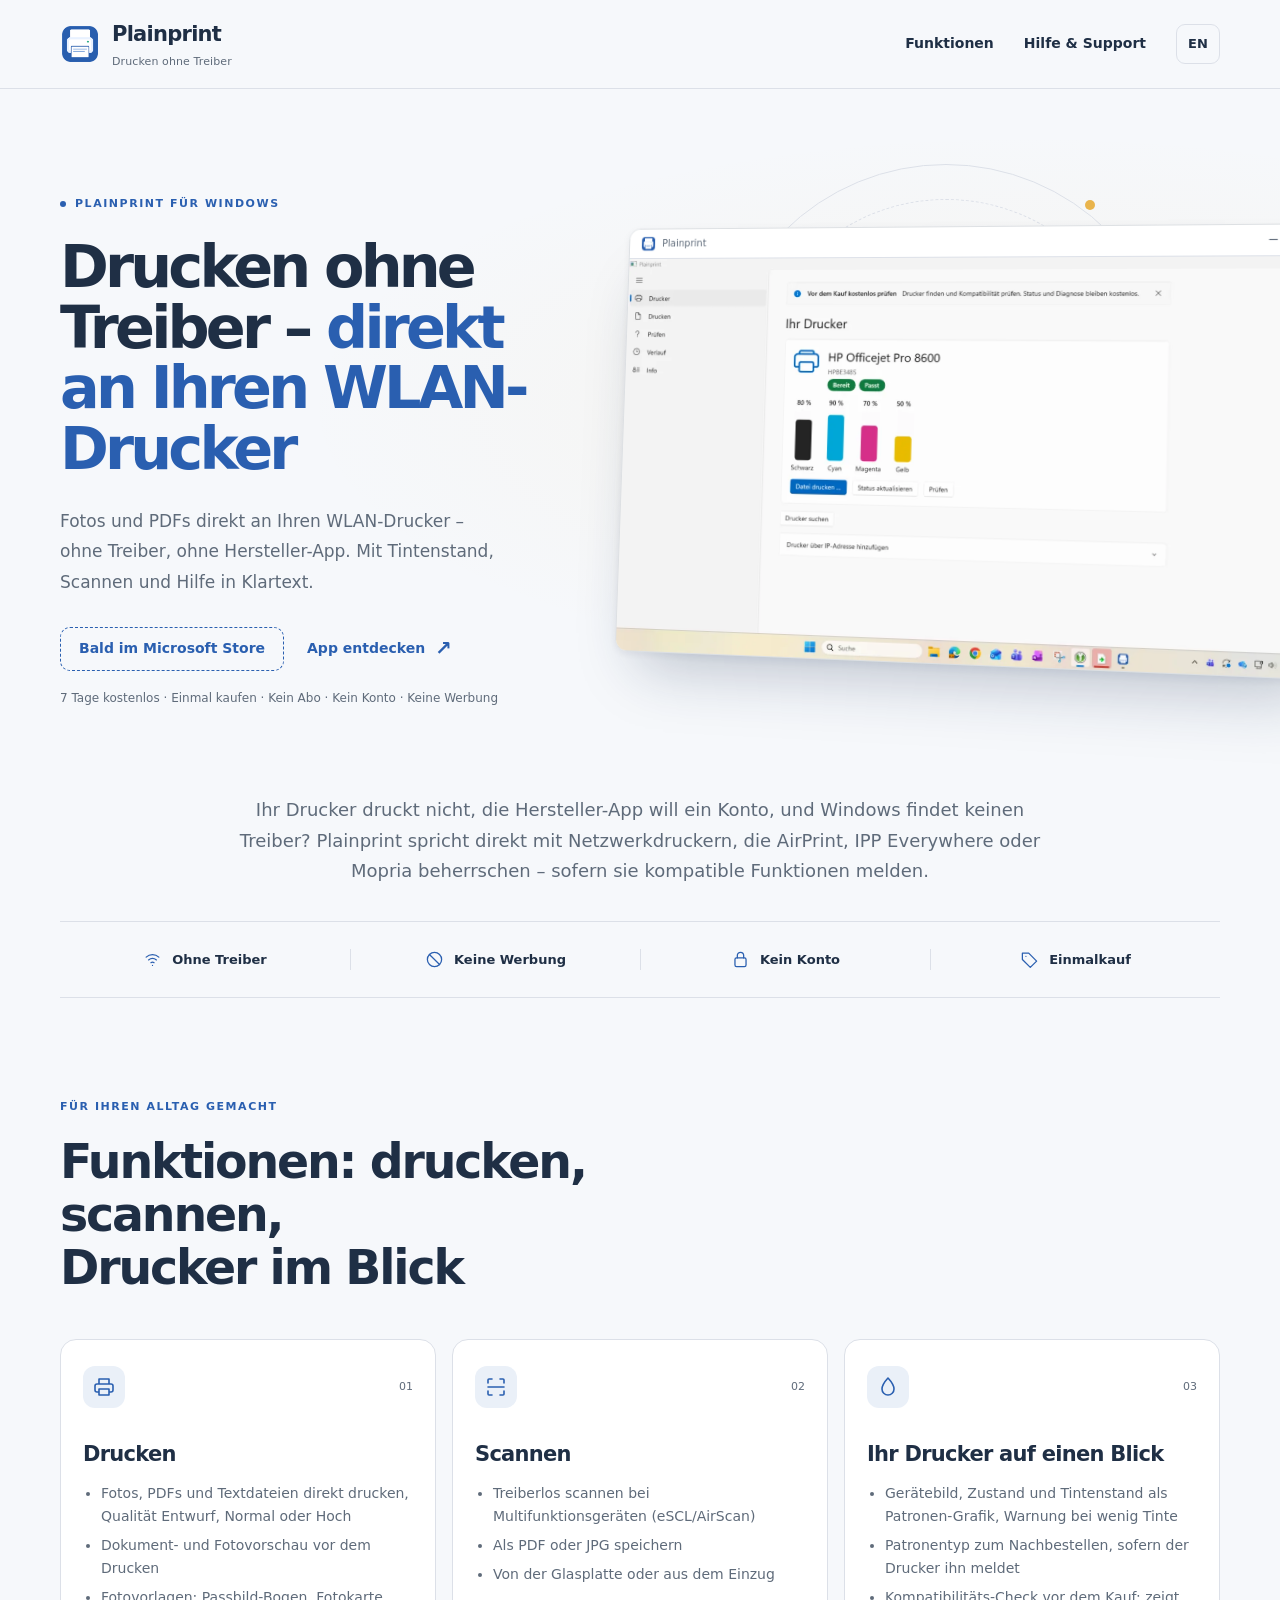
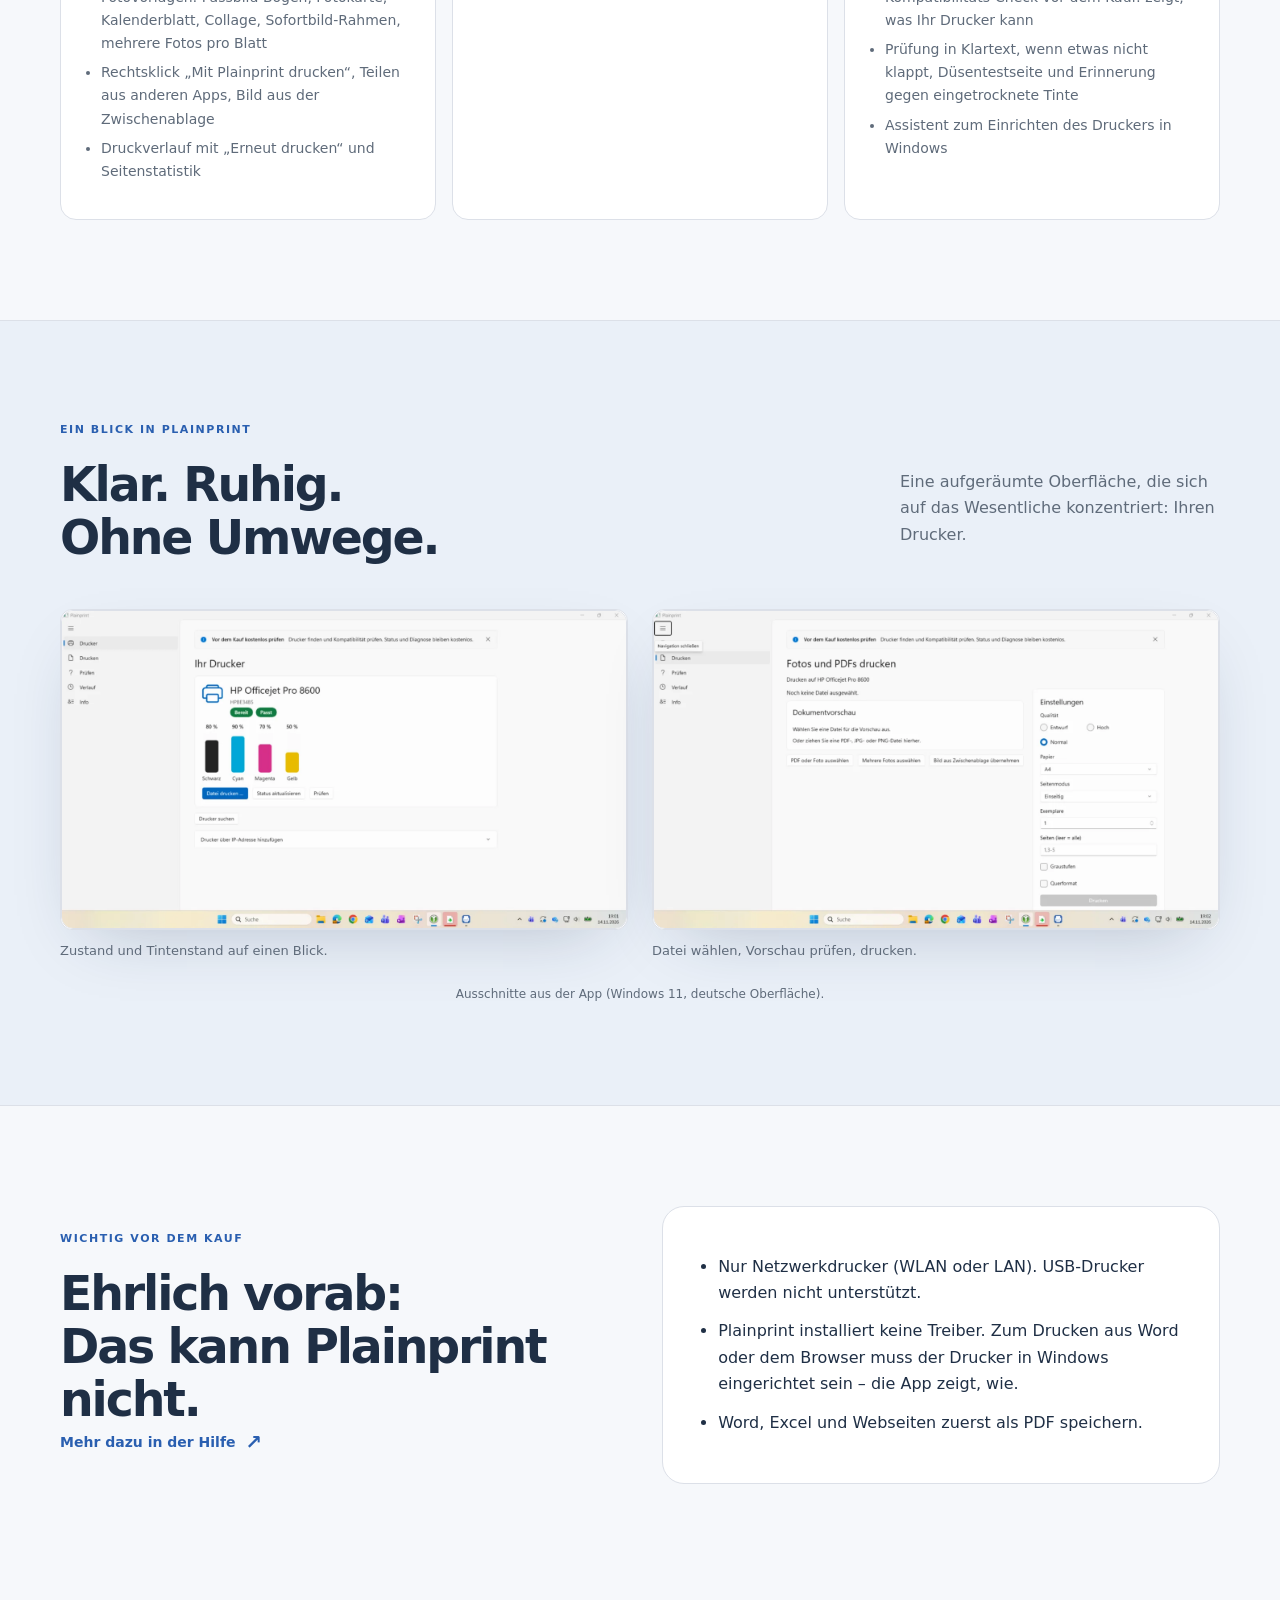
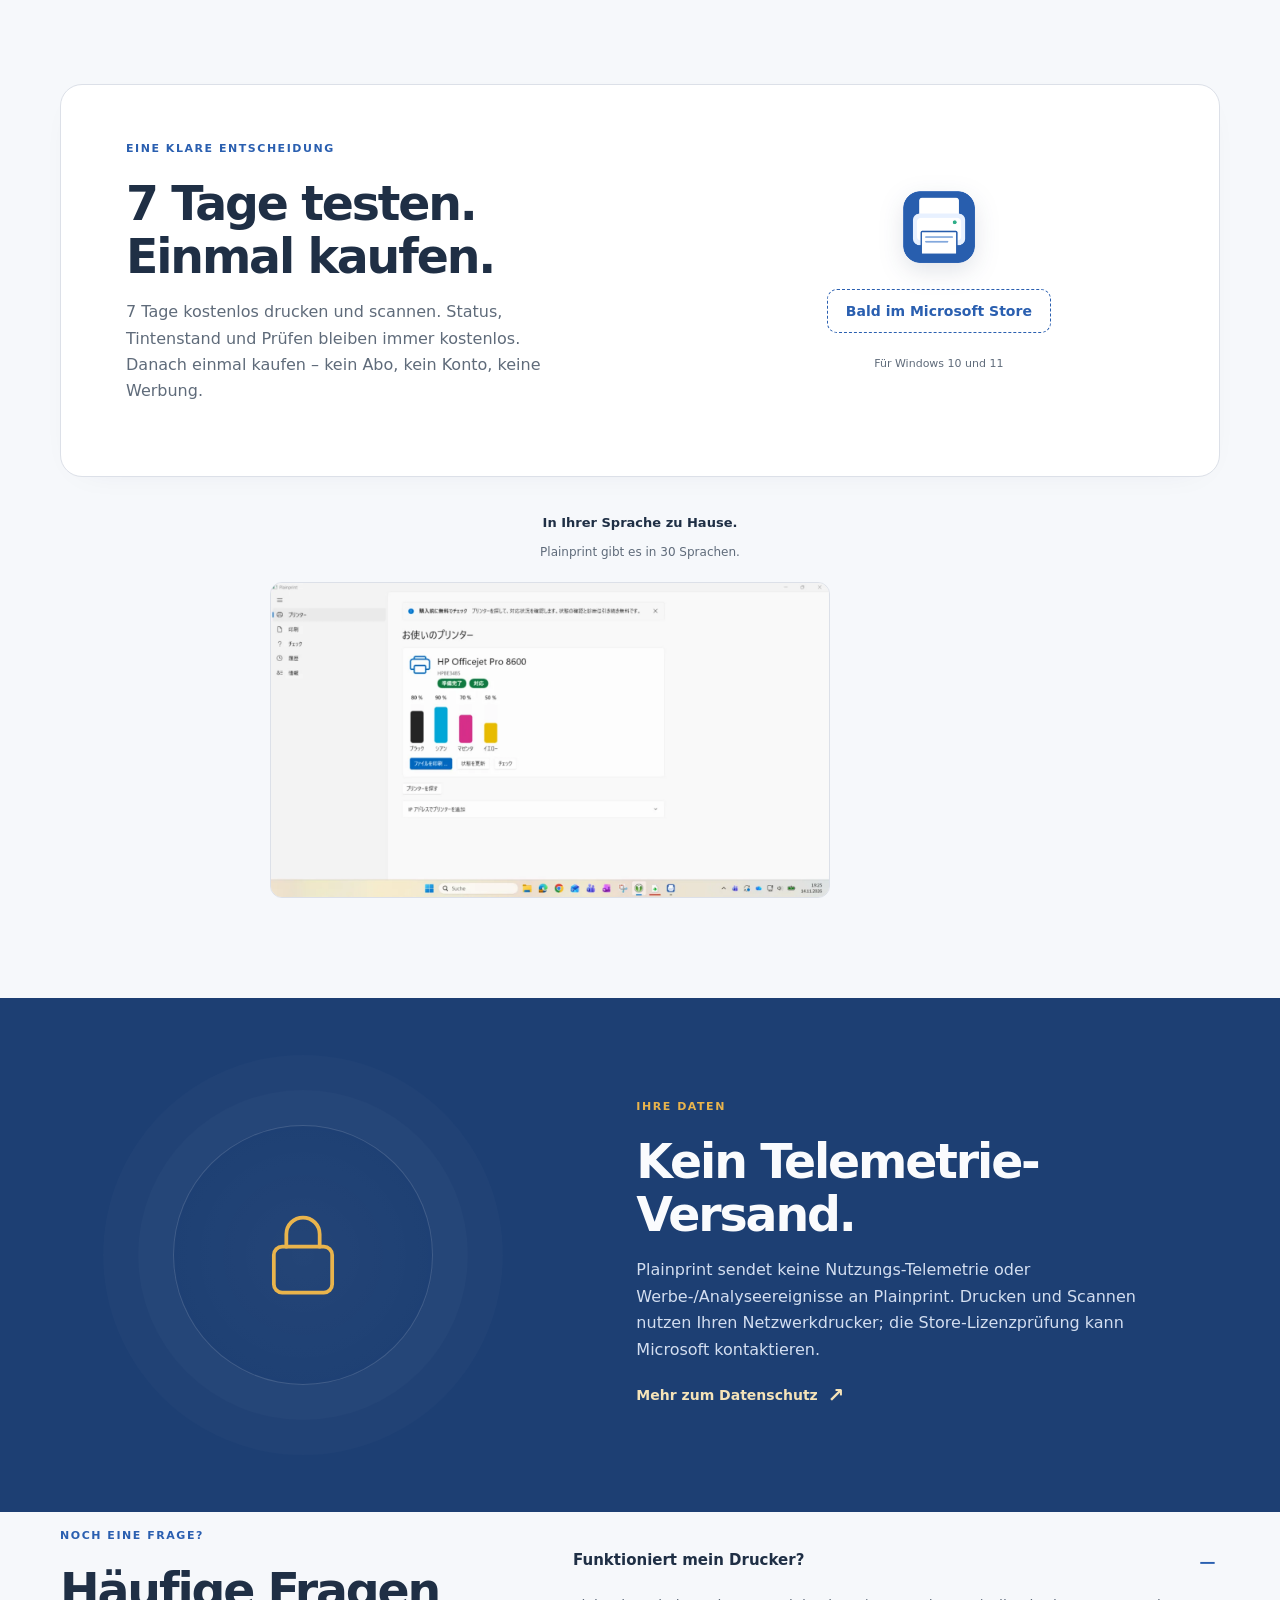
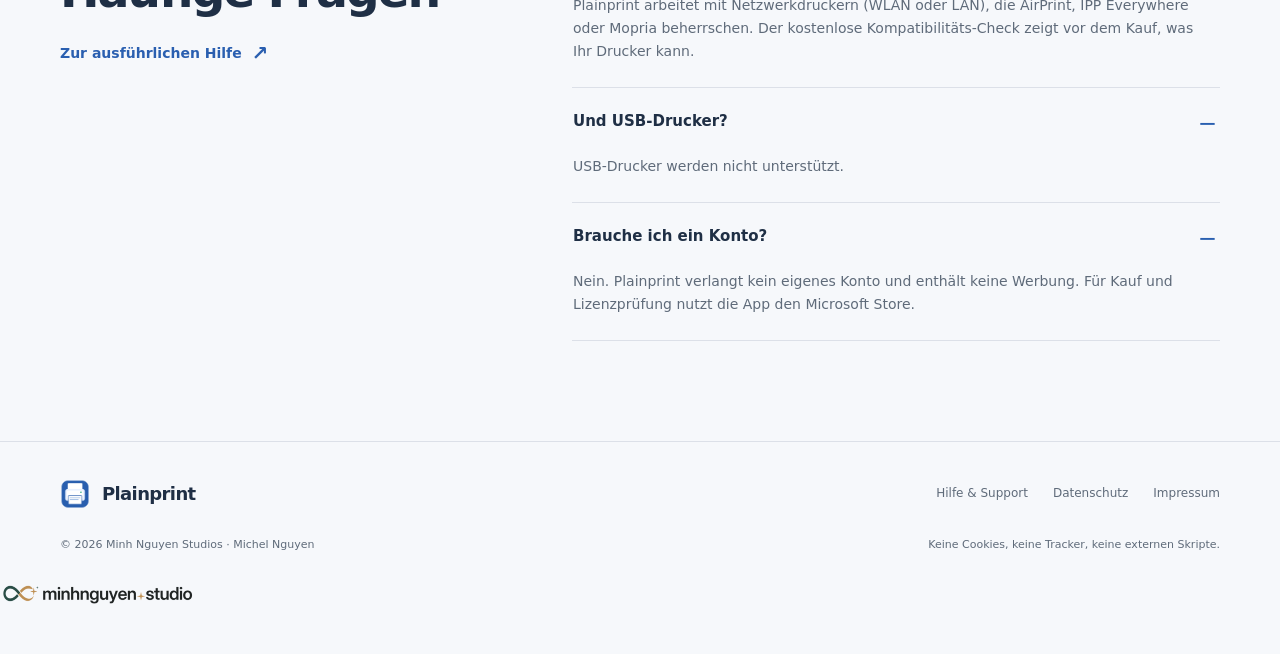
==== index.html @ 3078b143 "Plainprint website (DE/EN)" ====
<!DOCTYPE html>
<html lang="de"><head>
<meta charset="utf-8">
<meta name="viewport" content="width=device-width,initial-scale=1">
<meta name="color-scheme" content="light dark">
<meta name="theme-color" content="#F6F8FB" media="(prefers-color-scheme: light)">
<meta name="theme-color" content="#111A26" media="(prefers-color-scheme: dark)">
<title>Plainprint – Drucken ohne Treiber</title>
<meta name="description" content="Plainprint: Fotos und PDFs direkt an Ihren WLAN-Drucker – ohne Treiber, ohne Hersteller-App. Tintenstand, Scannen, Hilfe in Klartext. 7 Tage kostenlos, danach einmal kaufen.">
<link rel="canonical" href="https://minh.systems/Plainprint/index.html">
<link rel="alternate" hreflang="de" href="https://minh.systems/Plainprint/index.html">
<link rel="alternate" hreflang="en" href="https://minh.systems/Plainprint/en/index.html">
<link rel="alternate" hreflang="x-default" href="https://minh.systems/Plainprint/index.html">
<meta property="og:type" content="website">
<meta property="og:site_name" content="Plainprint">
<meta property="og:locale" content="de_DE">
<meta property="og:locale:alternate" content="en_US">
<meta property="og:title" content="Plainprint – Drucken ohne Treiber">
<meta property="og:description" content="Plainprint: Fotos und PDFs direkt an Ihren WLAN-Drucker – ohne Treiber, ohne Hersteller-App. Tintenstand, Scannen, Hilfe in Klartext. 7 Tage kostenlos, danach einmal kaufen.">
<meta property="og:url" content="https://minh.systems/Plainprint/index.html">
<meta property="og:image" content="https://minh.systems/Plainprint/img/logo.png">
<meta property="og:image:width" content="310">
<meta property="og:image:height" content="310">
<meta property="og:image:alt" content="Plainprint">
<meta name="twitter:card" content="summary">
<meta name="twitter:title" content="Plainprint – Drucken ohne Treiber">
<meta name="twitter:description" content="Plainprint: Fotos und PDFs direkt an Ihren WLAN-Drucker – ohne Treiber, ohne Hersteller-App. Tintenstand, Scannen, Hilfe in Klartext. 7 Tage kostenlos, danach einmal kaufen.">
<meta name="twitter:image" content="https://minh.systems/Plainprint/img/logo.png">
<link rel="icon" href="favicon.png">
<link rel="apple-touch-icon" href="img/logo.png">
<link rel="stylesheet" href="style.css?v=1">
<script type="application/ld+json">
{
  "@context": "https://schema.org",
  "@type": "SoftwareApplication",
  "name": "Plainprint",
  "alternateName": "Plainprint – Drucken ohne Treiber",
  "applicationCategory": "UtilitiesApplication",
  "operatingSystem": "Windows 10, Windows 11",
  "description": "Plainprint: Fotos und PDFs direkt an Ihren WLAN-Drucker – ohne Treiber, ohne Hersteller-App. Tintenstand, Scannen, Hilfe in Klartext. 7 Tage kostenlos, danach einmal kaufen.",
  "url": "https://minh.systems/Plainprint/",
  "inLanguage": "de",
  "image": "https://minh.systems/Plainprint/img/logo.png"
}
</script>
</head><body><a class="skip" href="#main">Zum Inhalt</a>
<header class="top"><nav aria-label="Navigation" class="wrap"><a class="brand" href="./"><img alt="" height="40" src="img/logo.png" width="40"/><span>Plainprint<small>Drucken ohne Treiber</small></span></a>
<div class="links"><a href="#funktionen">Funktionen</a><a href="support.html">Hilfe &amp; Support</a><a class="lang" href="en/" hreflang="en" lang="en" aria-label="Switch to English">EN</a>
</div></nav>
</header>
<main id="main">
<section class="hero">
<div class="wrap hero-grid">
<div class="hero-copy">
<p class="eyebrow"><span class="status-dot"></span>Plainprint für Windows</p>
<h1>Drucken ohne Treiber – <em>direkt an Ihren WLAN-Drucker</em></h1>
<p class="lead">Fotos und PDFs direkt an Ihren WLAN-Drucker – ohne Treiber, ohne Hersteller-App. Mit Tintenstand, Scannen und Hilfe in Klartext.</p>
<div class="actions"><strong class="soon">Bald im Microsoft Store</strong><a class="text-link" href="#einblicke">App entdecken <span aria-hidden="true">↗</span></a>
</div>
<p class="note">7 Tage kostenlos · Einmal kaufen · Kein Abo · Kein Konto · Keine Werbung</p>
</div>
<div class="hero-visual">
<div aria-hidden="true" class="visual-orbit"></div>
<div class="app-window">
<div class="window-bar"><span><img alt="" height="16" src="img/logo.png" width="16"/> Plainprint</span><span aria-hidden="true" class="window-controls">─   □   ×</span></div>
<picture><img alt="Plainprint: Ihr Drucker mit Zustand und Tintenstand" decoding="async" fetchpriority="high" height="788" src="img/de-drucker.webp" width="1400"/></picture>
</div>
</div>
</div>
</section>
<div class="wrap">
<p class="section-copy" style="max-width:820px;margin:0 auto 34px;font-size:18px;line-height:1.7;text-align:center">Ihr Drucker druckt nicht, die Hersteller-App will ein Konto, und Windows findet keinen Treiber? Plainprint spricht direkt mit Netzwerkdruckern, die AirPrint, IPP Everywhere oder Mopria beherrschen – sofern sie kompatible Funktionen melden.</p>
<ul class="trust"><li><svg aria-hidden="true" fill="none" stroke="currentColor" stroke-linecap="round" stroke-linejoin="round" stroke-width="1.6" viewbox="0 0 24 24"><path d="M4 9a12 12 0 0 1 16 0M7 12.500a8 8 0 0 1 10 0M10 16a3.500 3.500 0 0 1 4 0M12 19.500h.01"></path></svg>Ohne Treiber</li><li><svg aria-hidden="true" fill="none" stroke="currentColor" stroke-linecap="round" stroke-linejoin="round" stroke-width="1.6" viewbox="0 0 24 24"><circle cx="12" cy="12" r="9"></circle><path d="M5.600 5.600l12.800 12.800"></path></svg>Keine Werbung</li><li><svg aria-hidden="true" fill="none" stroke="currentColor" stroke-linecap="round" stroke-linejoin="round" stroke-width="1.6" viewbox="0 0 24 24"><rect height="11" rx="2" width="14" x="5" y="10"></rect><path d="M8 10V7a4 4 0 0 1 8 0v3"></path></svg>Kein Konto</li><li><svg aria-hidden="true" fill="none" stroke="currentColor" stroke-linecap="round" stroke-linejoin="round" stroke-width="1.6" viewbox="0 0 24 24"><path d="M3 12V4h8l10 10-8 8z M7.500 8h.01"></path></svg>Einmalkauf</li></ul>
</div>
<section id="funktionen">
<div class="wrap">
<div class="section-heading">
<p class="kicker">Für Ihren Alltag gemacht</p>
<h2>Funktionen: drucken, scannen,<br/>Drucker im Blick</h2>
</div>
<div class="feature-grid" style="grid-template-columns:repeat(3,1fr)">
<article class="feature-card">
<div class="card-top"><span class="ico"><svg aria-hidden="true" fill="none" stroke="currentColor" stroke-linecap="round" stroke-linejoin="round" stroke-width="1.6" viewbox="0 0 24 24"><path d="M7 9V4h10v5M7 17H5a2 2 0 0 1-2-2v-4a2 2 0 0 1 2-2h14a2 2 0 0 1 2 2v4a2 2 0 0 1-2 2h-2M7 14h10v6H7z"></path></svg></span><span class="card-number">01</span></div>
<h3>Drucken</h3><ul style="padding-left:18px;margin:14px 0 0;color:var(--muted);font-size:14px"><li style="margin:6px 0">Fotos, PDFs und Textdateien direkt drucken, Qualität Entwurf, Normal oder Hoch</li><li style="margin:6px 0">Dokument- und Fotovorschau vor dem Drucken</li><li style="margin:6px 0">Fotovorlagen: Passbild-Bogen, Fotokarte, Kalenderblatt, Collage, Sofortbild-Rahmen, mehrere Fotos pro Blatt</li><li style="margin:6px 0">Rechtsklick „Mit Plainprint drucken“, Teilen aus anderen Apps, Bild aus der Zwischenablage</li><li style="margin:6px 0">Druckverlauf mit „Erneut drucken“ und Seitenstatistik</li></ul>
</article>
<article class="feature-card">
<div class="card-top"><span class="ico"><svg aria-hidden="true" fill="none" stroke="currentColor" stroke-linecap="round" stroke-linejoin="round" stroke-width="1.6" viewbox="0 0 24 24"><path d="M4 8V5a1 1 0 0 1 1-1h3M16 4h3a1 1 0 0 1 1 1v3M20 16v3a1 1 0 0 1-1 1h-3M8 20H5a1 1 0 0 1-1-1v-3M4 12h16"></path></svg></span><span class="card-number">02</span></div>
<h3>Scannen</h3><ul style="padding-left:18px;margin:14px 0 0;color:var(--muted);font-size:14px"><li style="margin:6px 0">Treiberlos scannen bei Multifunktionsgeräten (eSCL/AirScan)</li><li style="margin:6px 0">Als PDF oder JPG speichern</li><li style="margin:6px 0">Von der Glasplatte oder aus dem Einzug</li></ul>
</article>
<article class="feature-card">
<div class="card-top"><span class="ico"><svg aria-hidden="true" fill="none" stroke="currentColor" stroke-linecap="round" stroke-linejoin="round" stroke-width="1.6" viewbox="0 0 24 24"><path d="M12 3s6 6.5 6 11a6 6 0 0 1-12 0c0-4.500 6-11 6-11z"></path></svg></span><span class="card-number">03</span></div>
<h3>Ihr Drucker auf einen Blick</h3><ul style="padding-left:18px;margin:14px 0 0;color:var(--muted);font-size:14px"><li style="margin:6px 0">Gerätebild, Zustand und Tintenstand als Patronen-Grafik, Warnung bei wenig Tinte</li><li style="margin:6px 0">Patronentyp zum Nachbestellen, sofern der Drucker ihn meldet</li><li style="margin:6px 0">Kompatibilitäts-Check vor dem Kauf: zeigt, was Ihr Drucker kann</li><li style="margin:6px 0">Prüfung in Klartext, wenn etwas nicht klappt, Düsentestseite und Erinnerung gegen eingetrocknete Tinte</li><li style="margin:6px 0">Assistent zum Einrichten des Druckers in Windows</li></ul>
</article>
</div>
</div>
</section>
<section class="showcase" id="einblicke">
<div class="wrap">
<div class="section-heading inline-heading"><div>
<p class="kicker">Ein Blick in Plainprint</p>
<h2>Klar. Ruhig.<br/>Ohne Umwege.</h2>
</div><p>Eine aufgeräumte Oberfläche, die sich auf das Wesentliche konzentriert: Ihren Drucker.</p>
</div>
<div style="display:grid;grid-template-columns:repeat(2,1fr);gap:24px">
<figure><div class="gallery-window"><picture><img alt="Plainprint: Ihr Drucker mit Zustand und Tintenstand" decoding="async" height="788" loading="lazy" src="img/de-drucker.webp" style="width:100%;border:1px solid var(--line);border-radius:12px" width="1400"/></picture></div><figcaption style="font-size:13px;color:var(--muted);margin-top:10px">Zustand und Tintenstand auf einen Blick.</figcaption></figure>
<figure><div class="gallery-window"><picture><img alt="Plainprint: Fotos und PDFs drucken mit Vorschau und Einstellungen" decoding="async" height="788" loading="lazy" src="img/de-drucken.webp" style="width:100%;border:1px solid var(--line);border-radius:12px" width="1400"/></picture></div><figcaption style="font-size:13px;color:var(--muted);margin-top:10px">Datei wählen, Vorschau prüfen, drucken.</figcaption></figure>
</div>
<p class="gallery-note">Ausschnitte aus der App (Windows 11, deutsche Oberfläche).</p>
</div>
</section>
<section id="wichtig">
<div class="wrap import-grid"><div>
<p class="kicker">Wichtig vor dem Kauf</p>
<h2>Ehrlich vorab:<br/>Das kann Plainprint nicht.</h2>
<a class="text-link" href="support.html#faq">Mehr dazu in der Hilfe <span aria-hidden="true">↗</span></a>
</div>
<div class="bank-card">
<ul style="padding-left:20px;margin:0"><li style="margin:12px 0;color:var(--ink)">Nur Netzwerkdrucker (WLAN oder LAN). USB-Drucker werden nicht unterstützt.</li><li style="margin:12px 0;color:var(--ink)">Plainprint installiert keine Treiber. Zum Drucken aus Word oder dem Browser muss der Drucker in Windows eingerichtet sein – die App zeigt, wie.</li><li style="margin:12px 0;color:var(--ink)">Word, Excel und Webseiten zuerst als PDF speichern.</li></ul>
</div>
</div>
</section>
<section id="kaufen">
<div class="wrap">
<div class="purchase-card"><div>
<p class="kicker">Eine klare Entscheidung</p>
<h2>7 Tage testen.<br/>Einmal kaufen.</h2><p>7 Tage kostenlos drucken und scannen. Status, Tintenstand und Prüfen bleiben immer kostenlos. Danach einmal kaufen – kein Abo, kein Konto, keine Werbung.</p>
</div>
<div class="purchase-action"><img alt="Plainprint" height="80" src="img/logo.png" width="80"/><strong class="soon">Bald im Microsoft Store</strong>
<p class="note">Für Windows 10 und 11</p>
</div>
</div>
<div class="language-note"><strong>In Ihrer Sprache zu Hause.</strong><p>Plainprint gibt es in 30 Sprachen.</p>
<img alt="Plainprint auf Japanisch" decoding="async" height="788" loading="lazy" src="img/ja-drucker.webp" style="width:min(560px,100%);border:1px solid var(--line);border-radius:12px" width="1400"/>
</div>
</div>
</section>
<section class="privacy-section">
<div class="wrap privacy-grid">
<div aria-hidden="true" class="privacy-mark"><svg aria-hidden="true" fill="none" stroke="currentColor" stroke-linecap="round" stroke-linejoin="round" stroke-width="1.6" viewbox="0 0 24 24"><rect height="11" rx="2" width="14" x="5" y="10"></rect><path d="M8 10V7a4 4 0 0 1 8 0v3"></path></svg></div><div>
<p class="kicker">Ihre Daten</p>
<h2>Kein Telemetrie-Versand.</h2><p>Plainprint sendet keine Nutzungs-Telemetrie oder Werbe-/Analyseereignisse an Plainprint. Drucken und Scannen nutzen Ihren Netzwerkdrucker; die Store-Lizenzprüfung kann Microsoft kontaktieren.</p><a class="text-link" href="privacy.html">Mehr zum Datenschutz <span aria-hidden="true">↗</span></a>
</div>
</div>
</section>
<section class="faq-section">
<div class="wrap faq-grid"><div>
<p class="kicker">Noch eine Frage?</p>
<h2>Häufige Fragen</h2><a class="text-link" href="support.html">Zur ausführlichen Hilfe <span aria-hidden="true">↗</span></a>
</div><div>
<details open><summary>Funktioniert mein Drucker?</summary><p>Plainprint arbeitet mit Netzwerkdruckern (WLAN oder LAN), die AirPrint, IPP Everywhere oder Mopria beherrschen. Der kostenlose Kompatibilitäts-Check zeigt vor dem Kauf, was Ihr Drucker kann.</p></details><details open><summary>Und USB-Drucker?</summary><p>USB-Drucker werden nicht unterstützt.</p></details><details open><summary>Brauche ich ein Konto?</summary><p>Nein. Plainprint verlangt kein eigenes Konto und enthält keine Werbung. Für Kauf und Lizenzprüfung nutzt die App den Microsoft Store.</p></details>
</div>
</div>
</section>
</main>
<footer>
<div class="wrap footer-grid"><a class="brand" href="./"><img alt="" height="32" src="img/logo.png" width="32"/><span>Plainprint</span></a><div><a href="support.html">Hilfe &amp; Support</a><a href="privacy.html">Datenschutz</a><a href="https://minh.systems/MinhNguyenStudios/impressum.html">Impressum</a>
</div>
</div>
<div class="wrap footer-bottom"><span>© 2026 Minh Nguyen Studios · Michel Nguyen</span><span>Keine Cookies, keine Tracker, keine externen Skripte.</span></div><p style="margin:16px 0 4px"><a href="https://minh.systems/MinhNguyenStudios/" aria-label="Minh Nguyen Studios" style="display:inline-block;line-height:0;border-radius:8px;overflow:hidden;opacity:.92"><picture><source srcset="img/studio-dunkel.png" media="(prefers-color-scheme: dark)"><img src="img/studio-hell.png" width="200" height="47" alt="Minh Nguyen Studios" loading="lazy" style="width:200px;height:auto"></picture></a></p></footer></body></html>
---- style.css ----
:root{color-scheme:light dark;--green:#2A5FB0;--green-d:#1E4A8C;--gold:#E9B44C;--bg:#F6F8FB;--card:#fff;--ink:#1F2F45;--muted:#5F6B7A;--line:#DCE0E8;--tint:#EAF0F8;--gold-soft:#F8EAC9;--shadow:0 25px 65px -28px #172B4D40;--radius:22px}

*{box-sizing:border-box}
html{scroll-behavior:smooth;scroll-padding-top:100px;-webkit-text-size-adjust:100%}
body{margin:0;background:var(--bg);color:var(--ink);font:16px/1.65 "Segoe UI Variable","Segoe UI",system-ui,-apple-system,BlinkMacSystemFont,sans-serif}
h1,h2,h3,p,figure{margin:0}
h1,h2,h3{line-height:1.12;font-weight:650;letter-spacing:-.045em}
h1{font-size:clamp(44px,5.7vw,80px)}
h2{font-size:clamp(34px,3.7vw,51px)}
h3{font-size:22px;letter-spacing:-.025em}
p{margin:16px 0;color:var(--muted)}
a{color:var(--green);text-underline-offset:4px}
button,a{-webkit-tap-highlight-color:transparent}
button{font:inherit}
button,a,summary{touch-action:manipulation}
a:focus-visible,button:focus-visible,summary:focus-visible,[tabindex]:focus-visible{outline:3px solid var(--green);outline-offset:5px}
img{max-width:100%;height:auto}
svg{width:24px;height:24px;flex-shrink:0}
button{cursor:pointer}
.wrap{width:min(1240px,100%);margin:auto;padding-inline:40px}
.skip{position:fixed;left:20px;top:-100px;z-index:30;background:var(--card);padding:12px 20px}
.skip:focus{top:12px}
.top{position:sticky;top:0;z-index:20;border-bottom:1px solid var(--line);background:color-mix(in srgb,var(--bg) 94%,transparent);backdrop-filter:blur(16px)}
nav.wrap{min-height:88px;display:flex;align-items:center;justify-content:space-between;gap:24px}
.brand{display:flex;align-items:center;gap:12px;color:var(--ink);text-decoration:none;font-weight:700;font-size:21px;letter-spacing:-.035em}
.brand img{width:40px;height:40px;border-radius:10px}
.brand small{display:block;font-size:11px;letter-spacing:.01em;font-weight:450;color:var(--muted);margin-top:1px}
.links{display:flex;align-items:center;gap:30px;font-size:14px;font-weight:550}
.links a{text-decoration:none;color:var(--ink)}
.links a:hover,.text-link:hover{color:var(--green);text-decoration:underline}
.lang{display:inline-flex;align-items:center;justify-content:center;text-decoration:none;background:transparent;border:1px solid var(--line);border-radius:9px;min-width:44px;min-height:40px;color:var(--ink);font-size:13px;font-weight:650}
.hero{padding:105px 0 86px;position:relative;isolation:isolate;overflow:hidden}
.hero:before{content:"";position:absolute;inset:0;z-index:-1;background:radial-gradient(ellipse at 80% 45%,#E9B44C13,transparent 50%)}
.hero-grid{display:grid;grid-template-columns:.92fr 1.15fr;gap:54px;align-items:center}
.hero-copy{position:relative;z-index:2}
.eyebrow,.kicker{font-size:11px;font-weight:700;letter-spacing:.14em;text-transform:uppercase;color:var(--green);margin:0 0 24px;display:flex;align-items:center;gap:9px}
.status-dot{width:6px;height:6px;background:var(--green);border-radius:50%}
.hero h1{line-height:1.03;letter-spacing:-.065em}
.hero h1 em{font-style:normal;color:var(--green)}
.hero h1{font-size:clamp(40px,4.6vw,64px)}
.lead{font-size:17px;line-height:1.8;margin:26px 0 29px;max-width:440px}
.actions{display:flex;align-items:center;gap:23px;flex-wrap:wrap}
.msbadge{display:inline-flex;flex-shrink:0;text-decoration:none;border-radius:8px}
.msbadge img{height:48px;width:auto;display:block}
.msbadge:hover{filter:brightness(1.18)}
.text-link{font-size:14px;font-weight:650;text-decoration:none;display:inline-flex;gap:10px;align-items:center}
.text-link span[aria-hidden]{font-size:20px}
.note{font-size:12px;line-height:1.7;color:var(--muted);margin:17px 0 0}
.hero-visual{position:relative;min-width:0;padding:30px 0 45px;perspective:1400px}
.visual-orbit{position:absolute;width:460px;height:460px;border:1px solid var(--line);border-radius:50%;left:18%;top:-30px;z-index:-1}
.visual-orbit:before{content:"";position:absolute;inset:34px;border:1px dashed var(--line);border-radius:50%}
.visual-orbit:after{content:"";position:absolute;width:10px;height:10px;border-radius:50%;background:var(--gold);top:35px;right:80px}
.app-window{width:118%;border:1px solid color-mix(in srgb,var(--ink) 15%,var(--card));border-radius:12px;overflow:hidden;background:var(--card);transform:rotateY(-9deg) rotateX(3deg) rotateZ(1deg);box-shadow:0 38px 60px -25px #172B4D45,0 3px 8px #172B4D10}
.window-bar{height:31px;padding:0 12px;display:flex;justify-content:space-between;align-items:center;font-size:10px;color:var(--muted);background:var(--card);border-bottom:1px solid var(--line)}
.window-bar>span:first-child{display:flex;gap:7px;align-items:center}
.window-controls{font-size:13px;letter-spacing:4px}
.app-window picture img,.gallery-window img{display:block;width:100%}
.app-window picture{display:block}
.local-label{position:absolute;left:25px;bottom:14px;background:var(--card);padding:14px 21px;display:flex;align-items:center;gap:12px;border:1px solid var(--line);border-radius:12px;box-shadow:var(--shadow);font-size:12px;transform:rotate(-2deg)}
.local-label svg{color:var(--green);width:29px;height:29px}
.local-label strong,.local-label span{display:block}
.local-label span{color:var(--muted);font-size:11px}
.trust{display:grid;grid-template-columns:repeat(4,1fr);margin:0;padding:27px 0;list-style:none;border-block:1px solid var(--line)}
.trust li{display:flex;justify-content:center;align-items:center;gap:10px;font-size:13px;font-weight:550}
.trust li+li{border-left:1px solid var(--line)}
.trust svg{width:19px;height:19px;color:var(--green)}
section{padding:100px 0}
.section-heading{margin-bottom:45px;max-width:580px}
.section-heading p:last-child{max-width:480px;margin-top:22px;font-size:16px}
.kicker{margin-bottom:19px}
.feature-grid{display:grid;grid-template-columns:repeat(4,1fr);gap:16px}
.feature-card{padding:26px 22px 30px;border:1px solid var(--line);background:var(--card);border-radius:16px;transition:transform .2s,border-color .2s}
.feature-card:hover{transform:translateY(-4px);border-color:var(--green)}
.card-top{display:flex;justify-content:space-between;align-items:center;margin-bottom:33px}
.ico{display:grid;place-items:center;width:42px;height:42px;background:var(--tint);color:var(--green);border-radius:12px}
.card-number{font-size:11px;color:var(--muted)}
.feature-card h3{font-size:21px;line-height:1.25;letter-spacing:-.035em}
.feature-card p{font-size:14px;line-height:1.8;margin-bottom:0}
.showcase{background:var(--tint);border-block:1px solid var(--line)}
.inline-heading{display:flex;align-items:end;justify-content:space-between;max-width:none;gap:40px}
.inline-heading p:last-child{max-width:320px}
.gallery-tabs{display:flex;gap:8px;margin:0 0 28px;border-bottom:1px solid var(--line);padding-bottom:16px}
.gallery-tabs button{background:transparent;border:1px solid transparent;border-radius:8px;padding:9px 20px;font-size:14px;font-weight:600;color:var(--muted);min-height:44px}
.gallery-tabs button[aria-selected=true]{background:var(--green);color:#fff}
.gallery-tabs button:hover{border-color:var(--green)}
.gallery-panel{max-width:1000px;margin:auto}
.gallery-window{border:1px solid var(--line);border-radius:12px;overflow:hidden;background:var(--card);box-shadow:var(--shadow)}
figcaption{display:flex;justify-content:space-between;gap:20px;font-size:13px;margin-top:20px;color:var(--ink)}
.demo-label{font-size:11px;color:var(--muted)}
.gallery-note{text-align:center;font-size:12px;margin:23px 0 0}
.import-grid{display:grid;grid-template-columns:1fr 1.1fr;gap:95px;align-items:center}
.section-copy{margin:25px 0;max-width:440px}
.bank-card{background:var(--card);border:1px solid var(--line);border-radius:var(--radius);padding:35px}
.banks{display:flex;flex-wrap:wrap;gap:8px;margin-bottom:30px}
.banks span{border:1px solid var(--line);border-radius:6px;padding:5px 11px;font-size:12px;font-weight:550;background:var(--bg)}
.bank-card h3{font-size:19px}
.bank-card p:not(.kicker){font-size:14px}
.bank-card .note{font-size:11px!important;padding-top:19px;border-top:1px solid var(--line)}
.privacy-section{background:#1D3F73;color:#FAFBFD;position:relative;overflow:hidden}
.privacy-grid{display:grid;grid-template-columns:1fr 1.2fr;gap:90px;align-items:center}
.privacy-mark{display:grid;place-items:center;width:260px;height:260px;margin:auto;border:1px solid #ffffff26;border-radius:50%;box-shadow:0 0 0 35px #ffffff05,0 0 0 70px #ffffff04;background:radial-gradient(circle,#ffffff08,transparent)}
.privacy-mark svg{width:100px;height:100px;color:#E9B44C;stroke-width:.9}
.privacy-section p{color:#D3DEF0;max-width:510px}
.privacy-section .kicker{color:#E9B44C}
.privacy-section .text-link{color:#F5E3B8}
.purchase-card{display:grid;grid-template-columns:1fr .8fr;gap:60px;align-items:center;background:var(--card);border:1px solid var(--line);border-radius:var(--radius);padding:55px 65px;box-shadow:0 8px 35px -24px #172B4D20}
.purchase-card p{max-width:460px}
.purchase-action{display:flex;flex-direction:column;align-items:center;gap:22px}
.purchase-action>img{width:80px;height:80px;filter:drop-shadow(0 8px 12px #172B4D20)}
.purchase-action .note{margin:0;font-size:11px}
.language-note{text-align:center;font-size:13px;max-width:740px;margin:35px auto 0}
.language-note p{font-size:12px;line-height:2;margin-top:7px}
.faq-section{padding-top:15px}
.faq-grid{display:grid;grid-template-columns:.8fr 1.2fr;gap:80px}
.faq-grid .text-link{margin-top:20px}
details{border-bottom:1px solid var(--line);padding:0 0 0 1px}
summary{list-style:none;cursor:pointer;padding:21px 30px 21px 0;font-weight:600;font-size:15px;position:relative}
summary::-webkit-details-marker{display:none}
summary:after{content:"+";position:absolute;right:3px;top:17px;font-weight:400;font-size:23px;color:var(--green)}
details[open]>summary:after{content:"−"}
details p{font-size:14px;margin:0 25px 24px 0}
footer{border-top:1px solid var(--line);padding:37px 0 25px}
.footer-grid{display:flex;align-items:center;justify-content:space-between;gap:25px}
.footer-grid .brand{font-size:18px}
.footer-grid .brand img{width:30px;height:30px}
.footer-grid>div{display:flex;gap:25px}
footer a{font-size:12px;color:var(--muted);text-decoration:none}
footer a:hover{text-decoration:underline}
.footer-bottom{display:flex;flex-wrap:wrap;justify-content:space-between;gap:10px;margin-top:27px;font-size:11px;color:var(--muted)}
.footer-bottom p{width:100%;font-size:10px;margin:0}
.doc{max-width:900px;padding-top:65px;padding-bottom:80px}
.doc-head{margin-bottom:35px;background:none;position:static;border:0}
.doc h1{font-size:clamp(36px,5vw,56px);margin-bottom:22px}
.doc h2{font-size:28px;letter-spacing:-.035em;margin:0 0 22px}
.doc h3{font-size:20px;margin:28px 0 12px}
.doc p{margin:15px 0}
.doc li{margin:7px 0;color:var(--muted)}
.doc-section{padding:32px;margin:22px 0;border:1px solid var(--line);border-radius:18px;background:var(--card)}
.doc-section>h2{margin-top:0}
.toc{display:flex;flex-wrap:wrap;gap:8px;margin:30px 0}
.toc a{border:1px solid var(--line);background:var(--card);color:var(--ink);text-decoration:none;padding:9px 13px;border-radius:7px;font-size:13px}
.tip,.warn{background:var(--tint);padding:16px 20px;border-left:3px solid var(--green);border-radius:4px;margin:22px 0}
.warn{background:var(--gold-soft);border-color:var(--gold)}
code,kbd{font:12px/1.5 ui-monospace,Consolas,monospace;background:var(--tint);border-radius:4px;padding:3px 5px;overflow-wrap:anywhere}
kbd{border:1px solid var(--line);border-bottom-width:2px}
.doc table{width:100%;border-collapse:collapse;font-size:13px;table-layout:fixed}
.doc th,.doc td{text-align:left;border-bottom:1px solid var(--line);padding:10px 6px;overflow-wrap:anywhere}
.doc th{color:var(--ink)}
address{font-style:normal}
.contact{padding:25px;background:var(--tint);border:1px solid var(--line);border-radius:14px}
.document-page footer{text-align:center;font-size:12px}
.document-page footer a{margin:0 10px}
.document-page footer p{font-size:11px}
.btn{display:inline-flex;padding:11px 20px;background:var(--green);color:#fff;text-decoration:none;border-radius:8px}
.btn.alt{background:transparent;border:1px solid var(--line);color:var(--green)}
.shot{display:block;width:100%;border-radius:10px;border:1px solid var(--line)}
.center{text-align:center}
.sub{color:var(--muted)}
[hidden]{display:none!important}

@media(min-width:1440px){.hero-grid{gap:70px}
.hero-visual{margin-right:-15px}
.app-window{width:116%}
}

@media(max-width:1050px){.hero-grid{gap:30px}
.hero{padding:80px 0 60px}
.hero h1{font-size:52px}
.feature-grid{grid-template-columns:repeat(2,1fr)}
.import-grid{gap:45px}
.privacy-grid{gap:50px}
.purchase-card{padding:45px}
.app-window{width:108%}
}

@media(max-width:760px){.wrap{padding-inline:24px}
nav.wrap{min-height:76px;gap:15px}
.brand{font-size:19px}
.brand small{font-size:10px}
.links{gap:16px;font-size:12px}
.links>a:first-child{display:none}
.hero{padding:58px 0 36px}
.hero-grid{grid-template-columns:1fr;gap:25px}
.hero-copy{max-width:540px}
.hero h1{font-size:clamp(38px,9vw,56px)}
.eyebrow{font-size:10px;margin-bottom:22px}
.lead{font-size:16px;max-width:440px;margin:23px 0}
.hero-visual{max-width:620px;padding:20px 0 40px;width:100%;margin:0 auto}
.app-window{width:100%;transform:rotateY(-3deg) rotateZ(.5deg)}
.visual-orbit{width:300px;height:300px;top:-20px;left:20%}
.local-label{bottom:15px;left:16px;padding:10px 15px;font-size:11px}
.trust{grid-template-columns:repeat(2,1fr);row-gap:22px;padding:26px 0}
.trust li{font-size:12px}
.trust li:nth-child(3){border-left:0}
section{padding:65px 0}
h2{font-size:36px}
.section-heading{margin-bottom:32px}
.section-heading p:last-child{font-size:15px}
.feature-card{padding:23px}
.inline-heading{display:block}
.inline-heading p:last-child{max-width:440px}
.gallery-tabs{gap:4px;margin-bottom:20px;justify-content:space-between}
.gallery-tabs button{font-size:12px;padding:8px 12px}
figcaption{font-size:12px;display:block;margin-top:15px}
.demo-label{display:block;margin-top:5px}
.gallery-note{font-size:11px}
.import-grid,.privacy-grid,.faq-grid{grid-template-columns:1fr;gap:35px}
.bank-card{padding:25px}
.privacy-mark{width:130px;height:130px;margin:15px auto 20px;box-shadow:0 0 0 22px #ffffff05,0 0 0 45px #ffffff04}
.privacy-mark svg{width:63px;height:63px}
.privacy-grid{gap:40px}
.privacy-section p{font-size:15px}
.purchase-card{grid-template-columns:1fr;gap:30px;padding:32px}
.purchase-action{align-items:flex-start;gap:18px}
.purchase-action>img{display:none}
.language-note{font-size:12px}
.language-note p{font-size:11px}
.faq-section{padding-top:10px}
.faq-grid{gap:25px}
.footer-grid{align-items:start}
.footer-grid>div{flex-direction:column;gap:10px}
.footer-bottom{font-size:10px}
.doc{padding-top:40px}
.doc-section{padding:24px}
.doc h2{font-size:26px}
.doc p,.doc li{font-size:14px}
.doc ul,.doc ol{padding-left:22px}
}

@media(max-width:400px){.wrap{padding-inline:20px}
.brand small{display:none}
.links{gap:12px}
.links a{max-width:77px;line-height:1.3}
.brand{font-size:18px;gap:8px}
.brand img{width:34px;height:34px}
.hero h1{font-size:38px}
.actions{gap:17px}

.text-link{font-size:12px}
.feature-grid{grid-template-columns:1fr}
.feature-card{padding:25px}
.card-top{margin-bottom:22px}
.gallery-tabs button{padding:8px;font-size:11px}
.purchase-card{padding:27px}
.trust li{font-size:11px;gap:7px}
.doc-section{padding:20px}
.doc{padding-inline:17px}
}

@media(prefers-color-scheme:dark){:root{--bg:#111A26;--card:#192434;--ink:#E8EDF5;--muted:#A9B6C8;--green:#8DB6F0;--green-d:#B3D1F7;--line:#2F3F55;--tint:#1A2636;--gold-soft:#3D3422;--shadow:0 25px 60px -25px #0009}
.hero:before{background:radial-gradient(ellipse at 80% 40%,#2A5FB020,transparent 60%)}
.app-window{box-shadow:0 35px 65px -25px #000a}
.gallery-tabs button[aria-selected=true],.btn{color:#0F1B2E}
.privacy-section{background:#16294A}
.local-label{box-shadow:0 12px 30px -15px #0008}
}

@media(prefers-reduced-motion:reduce){html{scroll-behavior:auto}
*,*:before,*:after{transition:none!important;transform:none!important}
}


.window-bar img{width:16px;height:16px;flex-shrink:0}
.doc table th:first-child{width:32%}

.soon{display:inline-flex;align-items:center;min-height:44px;padding:0 18px;border:1px dashed var(--green);border-radius:10px;color:var(--green);font-size:14px;font-weight:650}
.language-note img{display:block;margin-top:18px}
@media(max-width:900px){.feature-grid[style]{grid-template-columns:1fr!important}.showcase div[style*="repeat(2"]{grid-template-columns:1fr!important}}
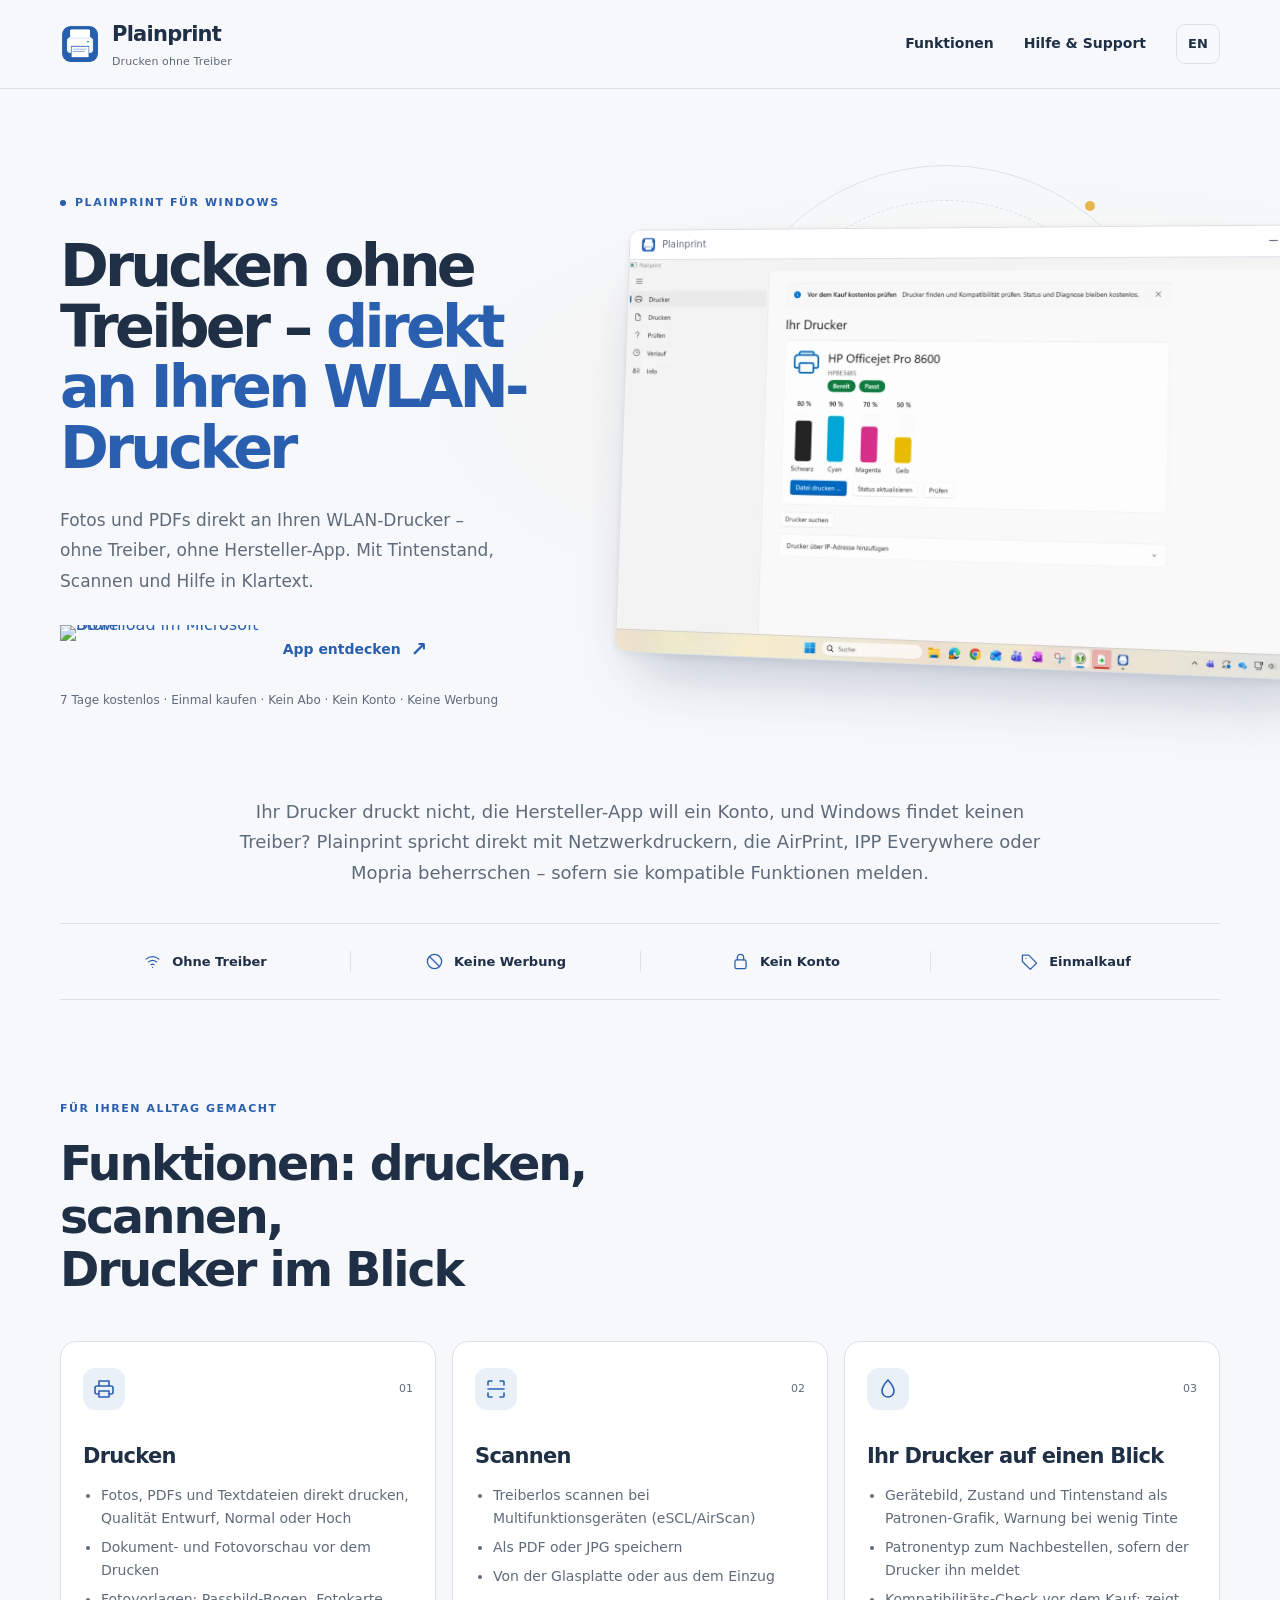
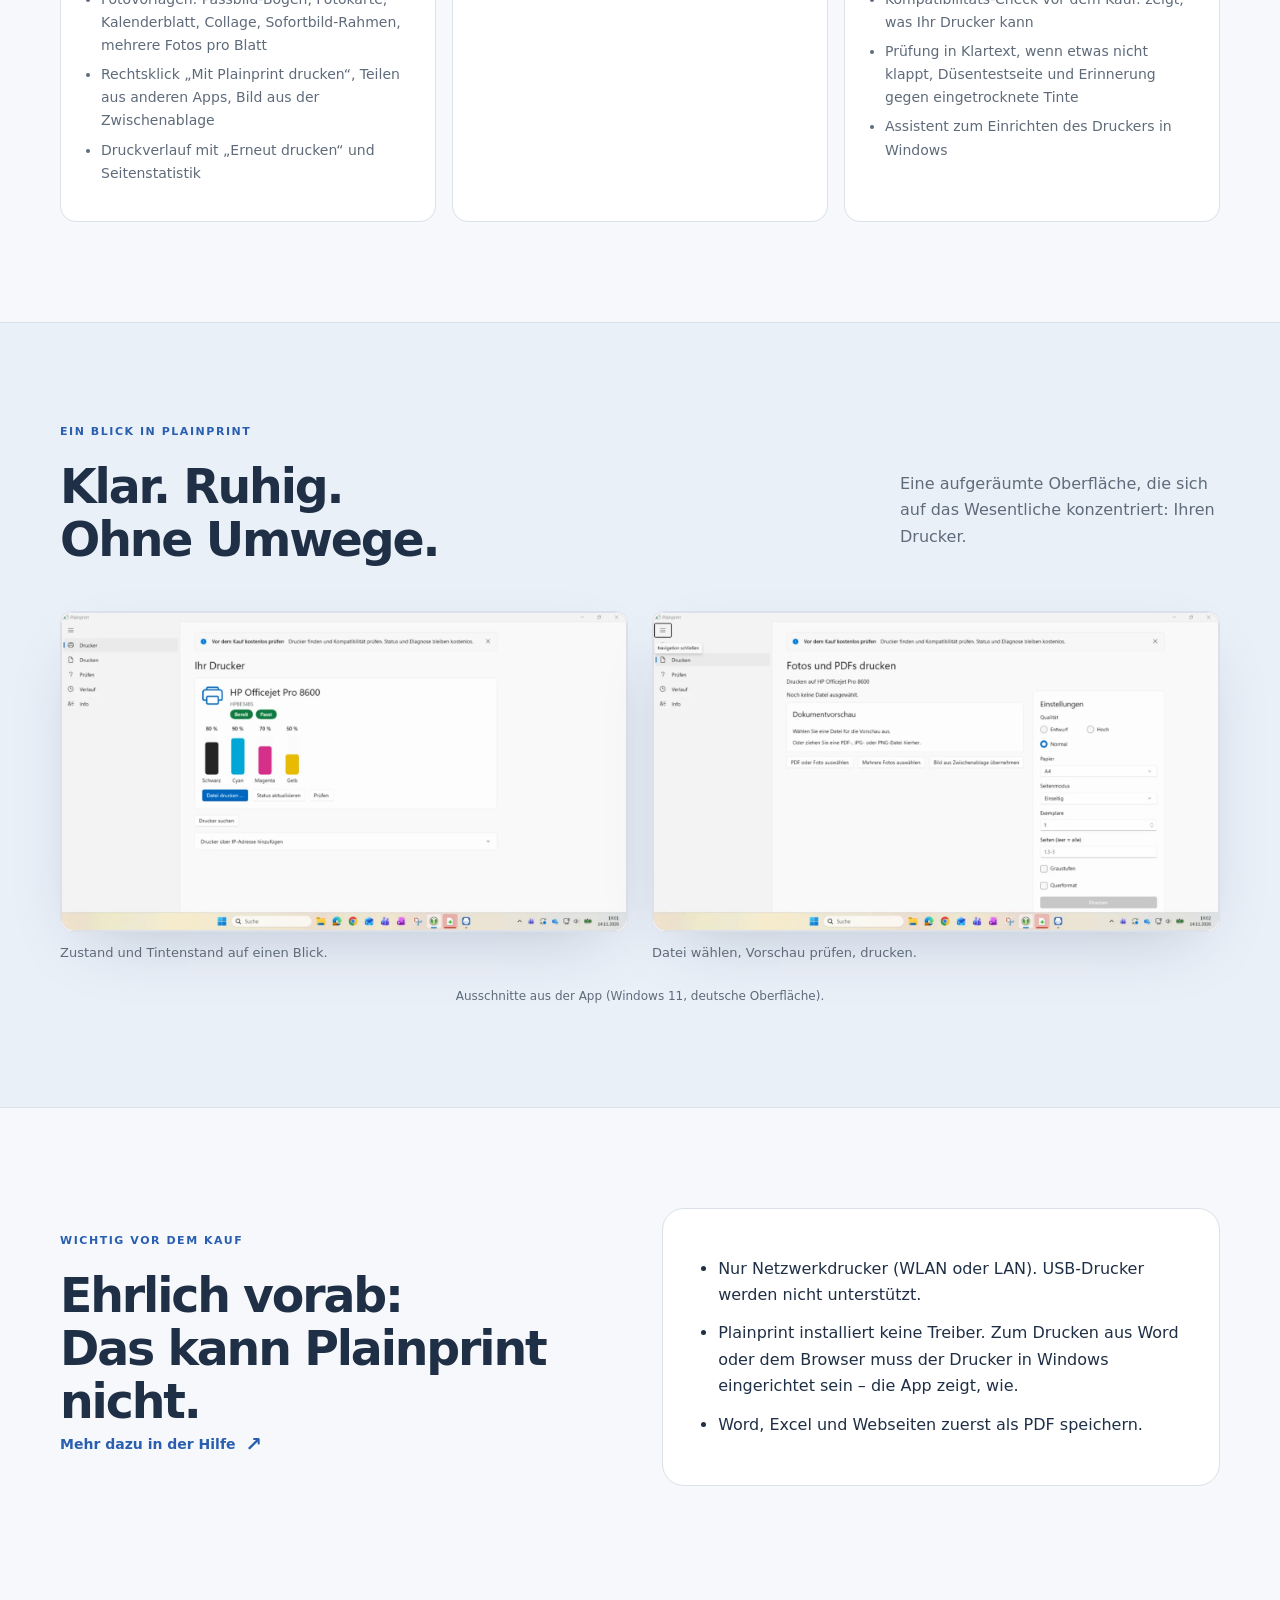
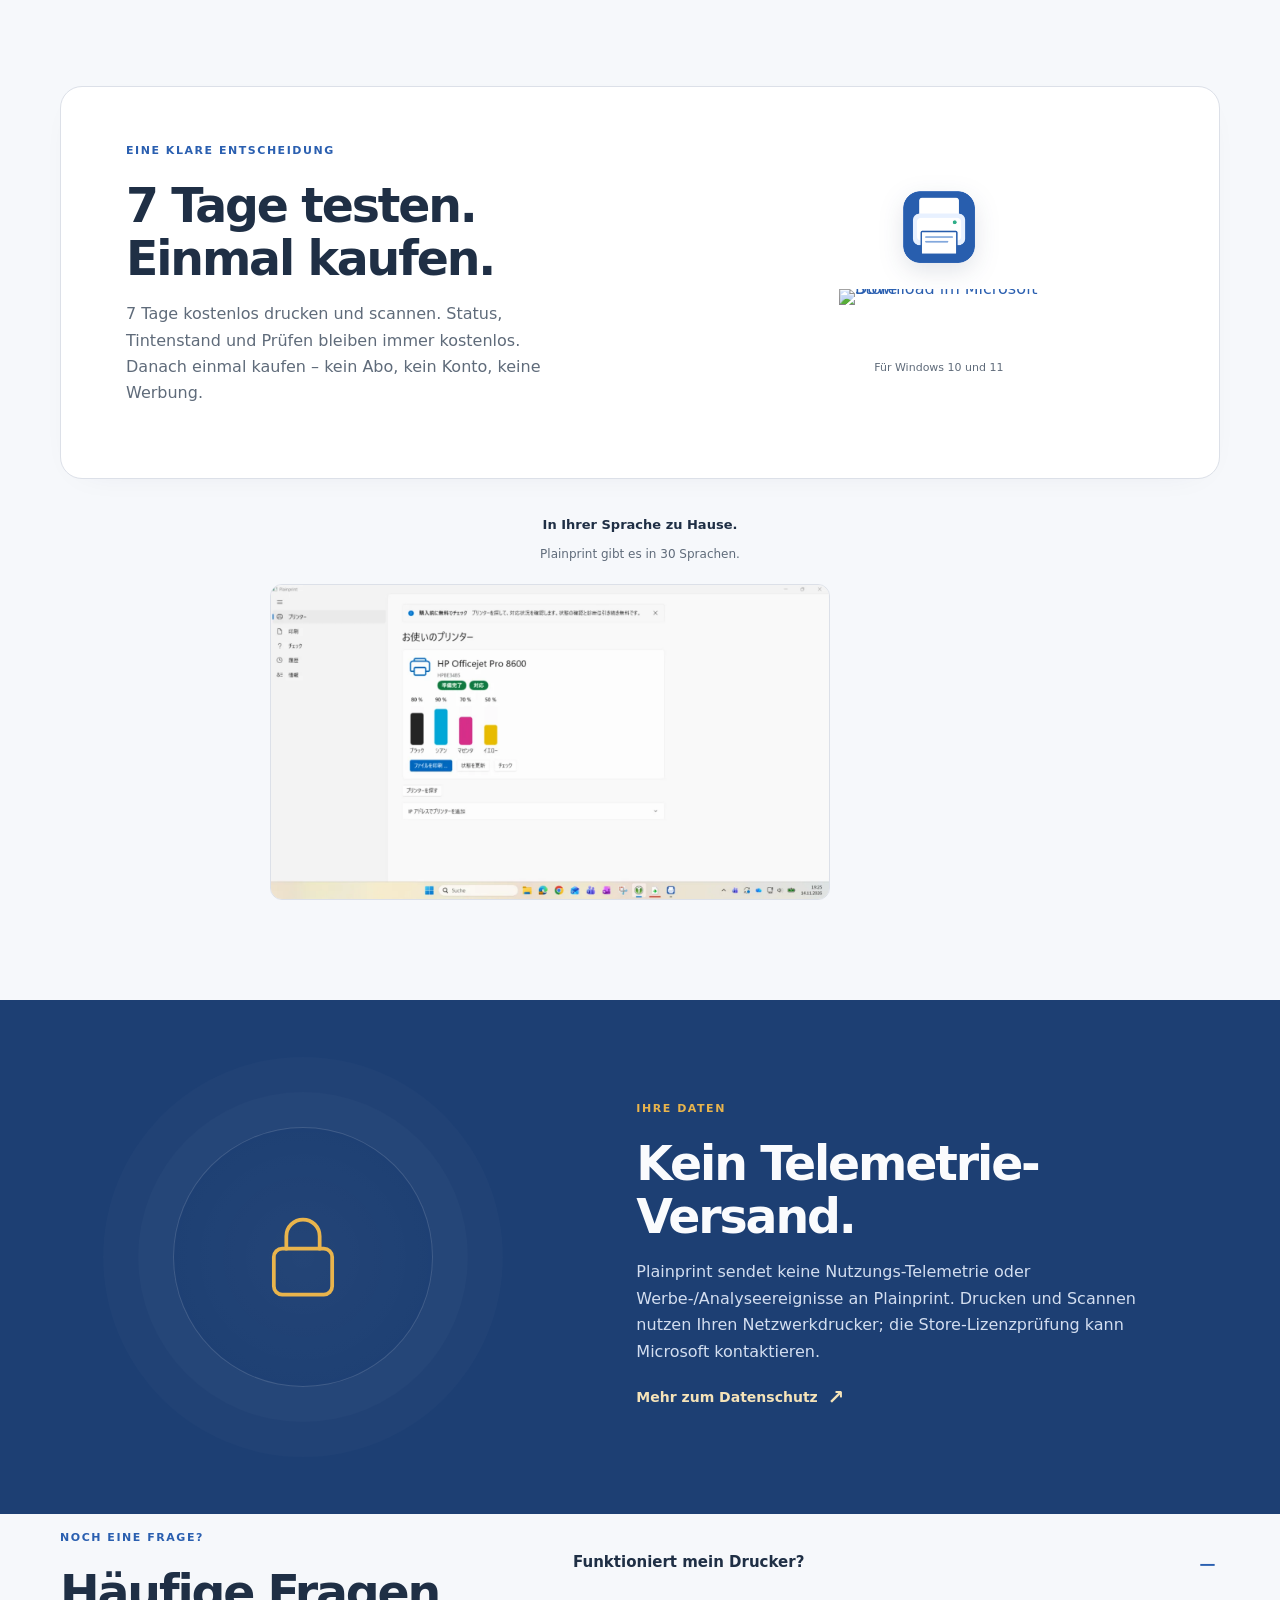
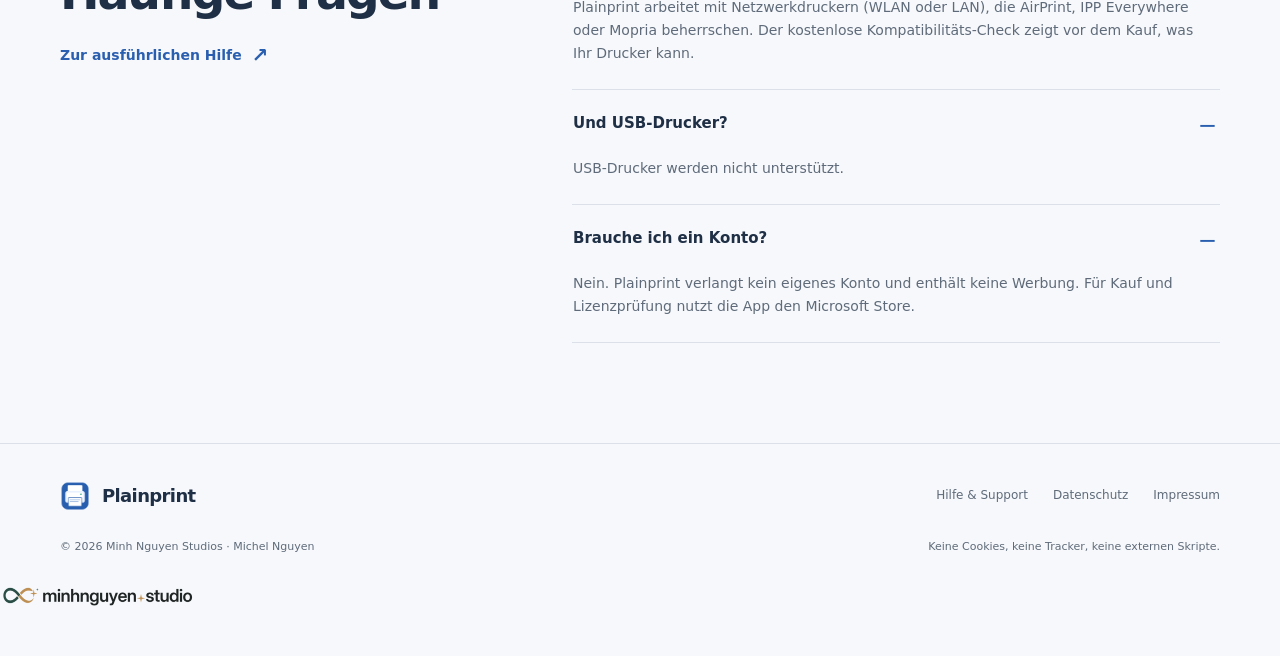
==== commit f4b7c09a: "Microsoft-Store-Knopf statt „Bald im Microsoft Store“" ====
--- a/index.html
+++ b/index.html
@@ -55,7 +55,7 @@
 <p class="eyebrow"><span class="status-dot"></span>Plainprint für Windows</p>
 <h1>Drucken ohne Treiber – <em>direkt an Ihren WLAN-Drucker</em></h1>
 <p class="lead">Fotos und PDFs direkt an Ihren WLAN-Drucker – ohne Treiber, ohne Hersteller-App. Mit Tintenstand, Scannen und Hilfe in Klartext.</p>
-<div class="actions"><strong class="soon">Bald im Microsoft Store</strong><a class="text-link" href="#einblicke">App entdecken <span aria-hidden="true">↗</span></a>
+<div class="actions"><a class="msbadge" href="https://apps.microsoft.com/detail/9PL3RT8GS1NX" target="_blank" rel="noopener" style="display:inline-block;line-height:0"><img src="https://get.microsoft.com/images/de%20dark.svg" alt="Download im Microsoft Store" width="183" height="44"></a><a class="text-link" href="#einblicke">App entdecken <span aria-hidden="true">↗</span></a>
 </div>
 <p class="note">7 Tage kostenlos · Einmal kaufen · Kein Abo · Kein Konto · Keine Werbung</p>
 </div>
@@ -125,7 +125,7 @@
 <p class="kicker">Eine klare Entscheidung</p>
 <h2>7 Tage testen.<br/>Einmal kaufen.</h2><p>7 Tage kostenlos drucken und scannen. Status, Tintenstand und Prüfen bleiben immer kostenlos. Danach einmal kaufen – kein Abo, kein Konto, keine Werbung.</p>
 </div>
-<div class="purchase-action"><img alt="Plainprint" height="80" src="img/logo.png" width="80"/><strong class="soon">Bald im Microsoft Store</strong>
+<div class="purchase-action"><img alt="Plainprint" height="80" src="img/logo.png" width="80"/><a class="msbadge" href="https://apps.microsoft.com/detail/9PL3RT8GS1NX" target="_blank" rel="noopener" style="display:inline-block;line-height:0"><img src="https://get.microsoft.com/images/de%20dark.svg" alt="Download im Microsoft Store" width="183" height="44"></a>
 <p class="note">Für Windows 10 und 11</p>
 </div>
 </div>
